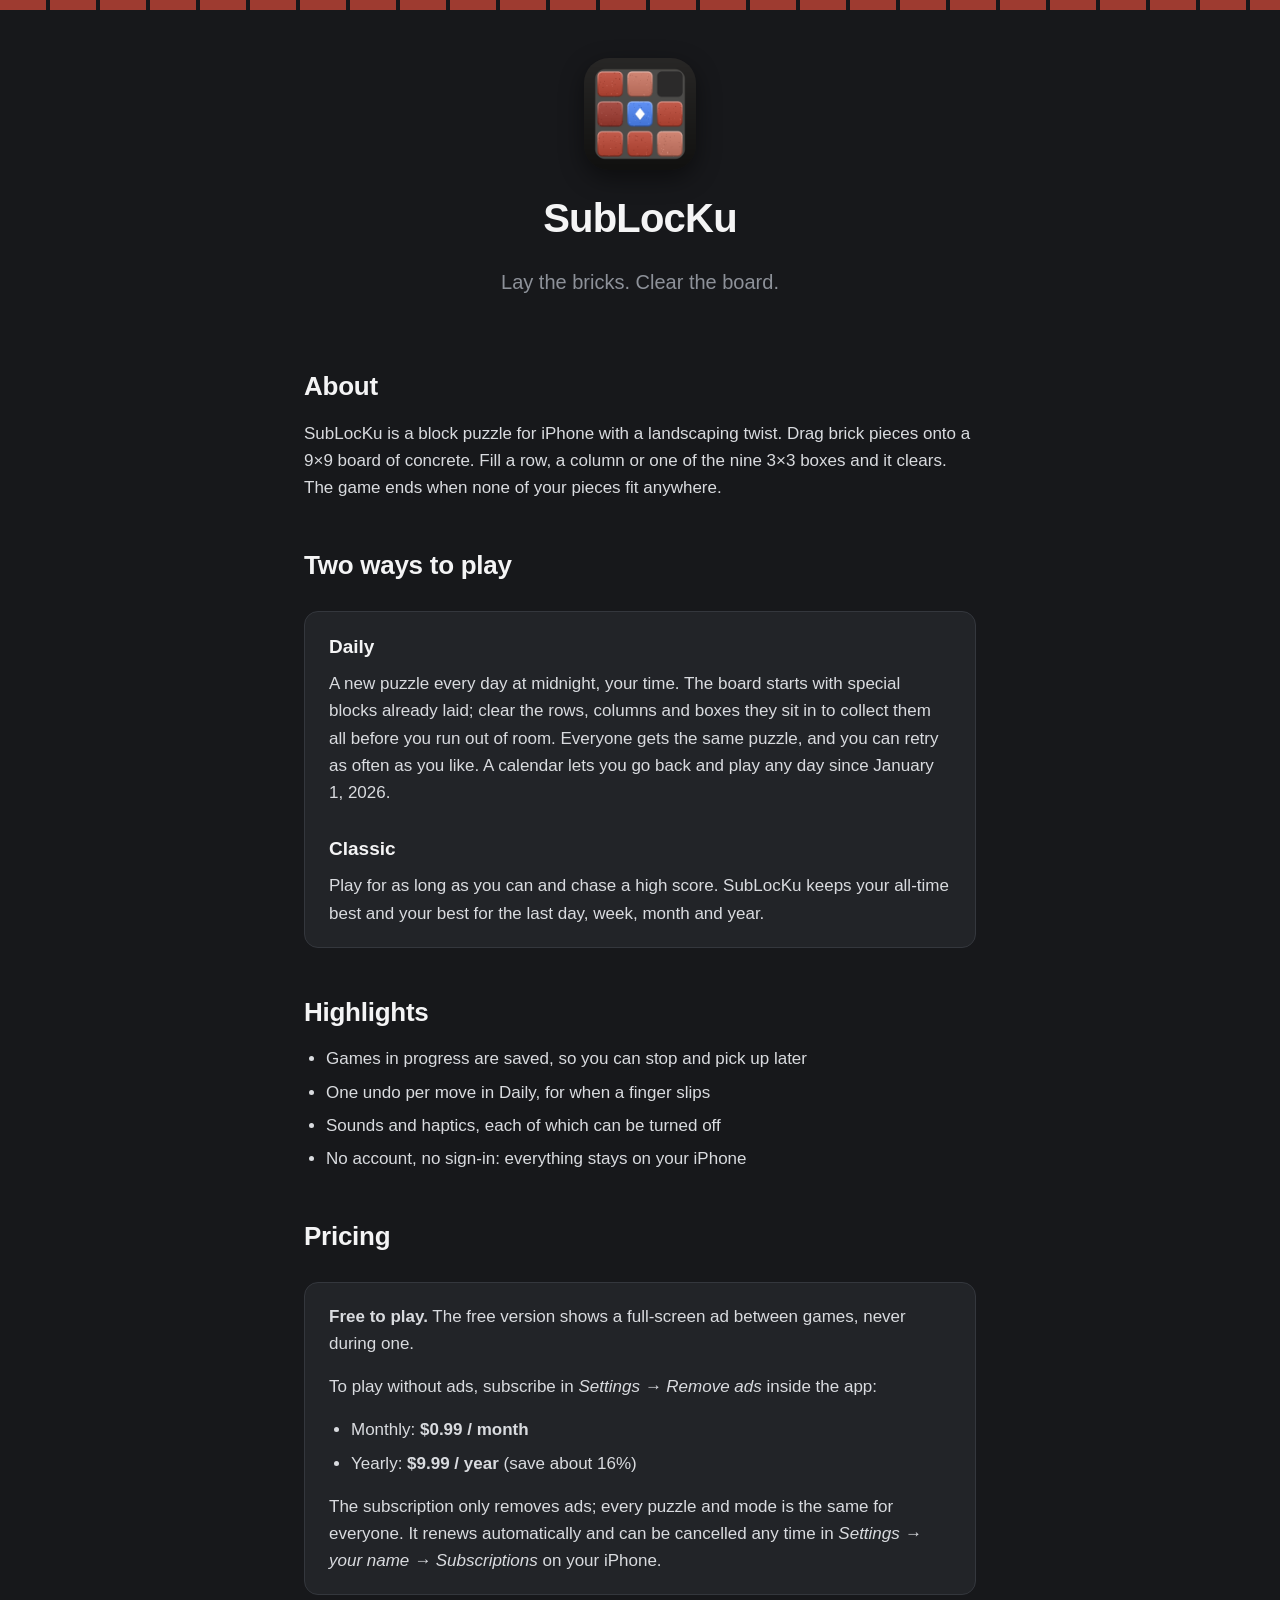
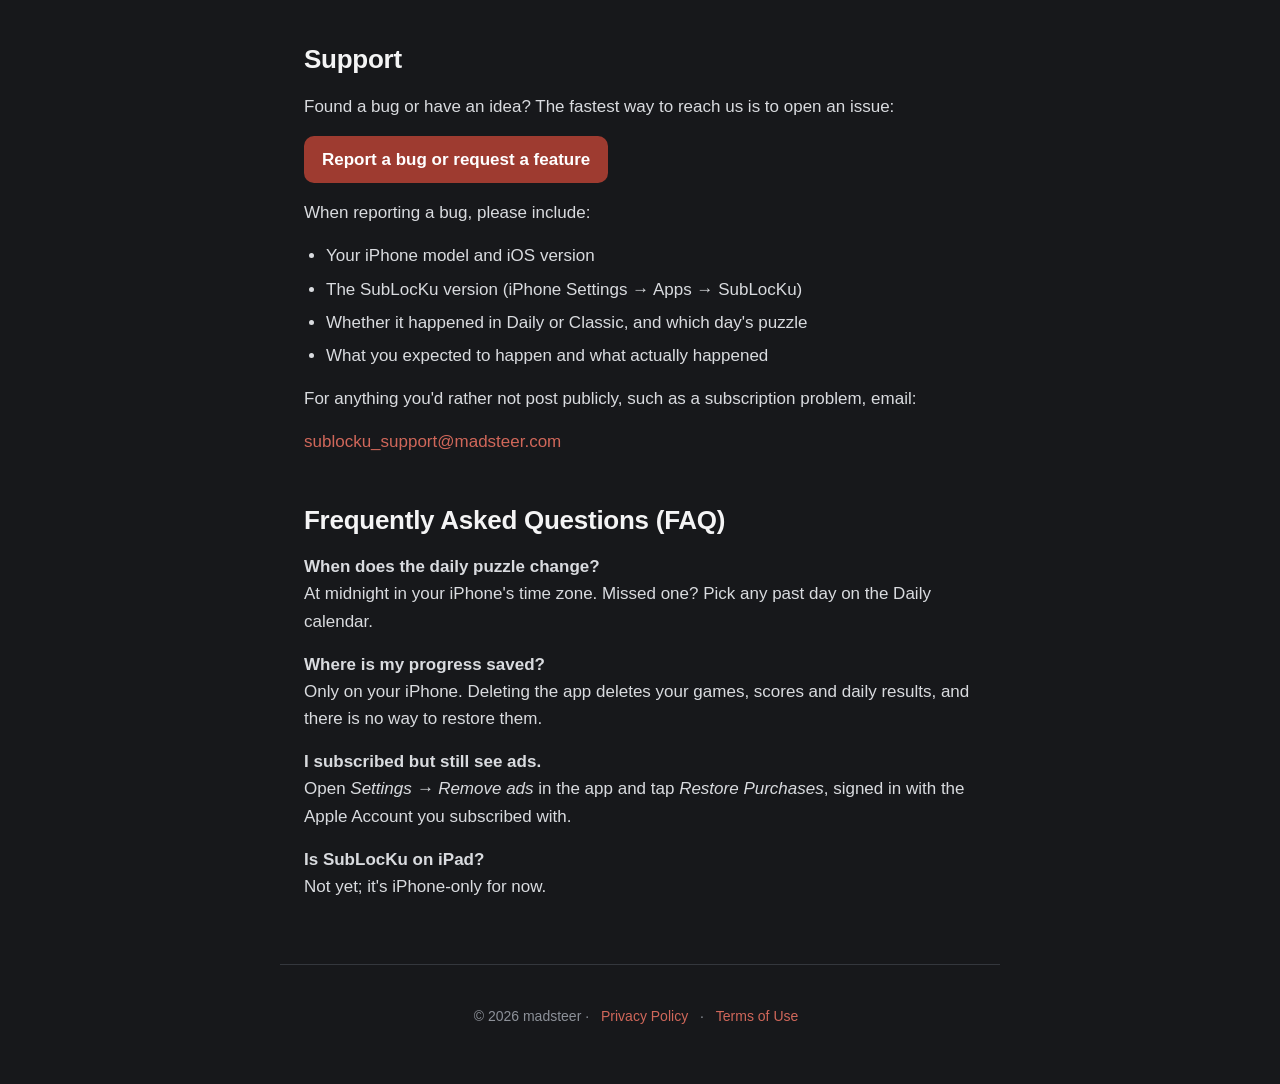
==== index.html @ c6c8a770 "Initial SubLocKu support site" ====
<!DOCTYPE html>
<html lang="en">
<head>
<meta charset="utf-8">
<meta name="viewport" content="width=device-width, initial-scale=1">
<title>SubLocKu — a brick-laying block puzzle for iPhone</title>
<meta name="description" content="SubLocKu is a block puzzle for iPhone: lay bricks on a 9×9 board, clear rows, columns and boxes, and solve a new daily puzzle every day.">
<link rel="icon" href="icon.png">
<link rel="apple-touch-icon" href="apple-touch-icon.png">
<link rel="stylesheet" href="style.css">
</head>
<body>

<header class="home">
  <a class="brand" href="./"><img src="icon.png" alt=""><h1>SubLocKu</h1></a>
  <p class="tagline">Lay the bricks. Clear the board.</p>
</header>

<main>

<h2>About</h2>
<p>SubLocKu is a block puzzle for iPhone with a landscaping twist. Drag brick pieces onto a 9×9 board of concrete. Fill a row, a column or one of the nine 3×3 boxes and it clears. The game ends when none of your pieces fit anywhere.</p>

<h2>Two ways to play</h2>
<div class="card">
  <h3>Daily</h3>
  <p>A new puzzle every day at midnight, your time. The board starts with special blocks already laid; clear the rows, columns and boxes they sit in to collect them all before you run out of room. Everyone gets the same puzzle, and you can retry as often as you like. A calendar lets you go back and play any day since January 1, 2026.</p>
  <h3>Classic</h3>
  <p>Play for as long as you can and chase a high score. SubLocKu keeps your all-time best and your best for the last day, week, month and year.</p>
</div>

<h2>Highlights</h2>
<ul>
  <li>Games in progress are saved, so you can stop and pick up later</li>
  <li>One undo per move in Daily, for when a finger slips</li>
  <li>Sounds and haptics, each of which can be turned off</li>
  <li>No account, no sign-in: everything stays on your iPhone</li>
</ul>

<h2>Pricing</h2>
<div class="card">
  <p><strong>Free to play.</strong> The free version shows a full-screen ad between games, never during one.</p>
  <p>To play without ads, subscribe in <em>Settings → Remove ads</em> inside the app:</p>
  <ul>
    <li>Monthly: <strong>$0.99 / month</strong></li>
    <li>Yearly: <strong>$9.99 / year</strong> (save about 16%)</li>
  </ul>
  <p>The subscription only removes ads; every puzzle and mode is the same for everyone. It renews automatically and can be cancelled any time in <em>Settings → your name → Subscriptions</em> on your iPhone.</p>
</div>

<h2 id="support">Support</h2>
<p>Found a bug or have an idea? The fastest way to reach us is to open an issue:</p>
<p><a class="button" href="https://github.com/madsteer/sublocku-site/issues/new/choose">Report a bug or request a feature</a></p>

<p>When reporting a bug, please include:</p>
<ul>
  <li>Your iPhone model and iOS version</li>
  <li>The SubLocKu version (iPhone Settings → Apps → SubLocKu)</li>
  <li>Whether it happened in Daily or Classic, and which day's puzzle</li>
  <li>What you expected to happen and what actually happened</li>
</ul>

<p>For anything you'd rather not post publicly, such as a subscription problem, email:</p>
<p>
  <a id="support-email" href="#" rel="noopener">enable JavaScript to reveal</a>
  <noscript>
    Email hidden from spam bots. Open an issue instead, or copy the address from this image:
    <img src="support-email.svg" alt="support email address" style="vertical-align: middle; height: 1.3em;">
  </noscript>
</p>
<script>
  (function () {
    var local = 'sublocku_support';
    var domain = ['madsteer', 'com'].join('.');
    var addr = local + '@' + domain;
    var el = document.getElementById('support-email');
    el.href = 'mailto:' + addr;
    el.textContent = addr;
    el.removeAttribute('rel');
  })();
</script>

<h2>Frequently Asked Questions (FAQ)</h2>

<p><strong>When does the daily puzzle change?</strong><br>
At midnight in your iPhone's time zone. Missed one? Pick any past day on the Daily calendar.</p>

<p><strong>Where is my progress saved?</strong><br>
Only on your iPhone. Deleting the app deletes your games, scores and daily results, and there is no way to restore them.</p>

<p><strong>I subscribed but still see ads.</strong><br>
Open <em>Settings → Remove ads</em> in the app and tap <em>Restore Purchases</em>, signed in with the Apple Account you subscribed with.</p>

<p><strong>Is SubLocKu on iPad?</strong><br>
Not yet; it's iPhone-only for now.</p>

</main>

<footer>
  <p>© 2026 madsteer · <a href="privacy.html">Privacy Policy</a> · <a href="terms.html">Terms of Use</a></p>
</footer>

</body>
</html>
---- style.css ----
/* SubLocKu site: the app's brick-and-mortar look.
   Brick red matches BoardPalette.brick (0.62, 0.23, 0.19) in the app. */
:root {
  color-scheme: dark;
  --bg:      #17181b;   /* charcoal, like the app's background */
  --surface: #222428;   /* dark panel */
  --border:  #34373d;   /* mortar line */
  --text:    #d9dbdf;
  --muted:   #8d9199;
  --heading: #f4f4f5;
  --brick:   #9e3b30;
  --brick-hi:#d0675a;   /* brick red lightened for links on dark */
  --concrete:#5c6068;
}

* { box-sizing: border-box; }

body {
  margin: 0;
  font: 17px/1.6 -apple-system, BlinkMacSystemFont, "SF Pro Text", "Helvetica Neue", Helvetica, Arial, sans-serif;
  color: var(--text);
  background: var(--bg);
  -webkit-font-smoothing: antialiased;
}

/* A thin course of bricks across the top of every page. */
body::before {
  content: "";
  display: block;
  height: 10px;
  background:
    repeating-linear-gradient(90deg, var(--brick) 0 46px, var(--bg) 46px 50px);
}

header, main, footer { max-width: 720px; margin: 0 auto; padding: 0 24px; }

header { padding-top: 48px; padding-bottom: 24px; }
header.home { text-align: center; }

.brand {
  display: inline-flex;
  align-items: center;
  gap: 12px;
  color: var(--heading);
  font-weight: 600;
  text-decoration: none;
  margin-bottom: 20px;
}
.brand img { width: 40px; height: 40px; border-radius: 9px; }
header.home .brand { flex-direction: column; gap: 16px; margin-bottom: 8px; }
header.home .brand img { width: 112px; height: 112px; border-radius: 25px; box-shadow: 0 8px 24px rgb(0 0 0 / 0.45); }

h1 { font-size: 40px; font-weight: 700; margin: 0 0 8px; letter-spacing: -0.02em; color: var(--heading); }
.tagline { font-size: 20px; color: var(--muted); margin: 0; }
.meta { font-size: 14px; color: var(--muted); margin: 0; }

h2 { font-size: 26px; font-weight: 600; margin: 44px 0 12px; letter-spacing: -0.01em; color: var(--heading); }
h3 { font-size: 19px; font-weight: 600; margin: 28px 0 8px; color: var(--heading); }

p { margin: 0 0 16px; }
ul, ol { padding-left: 22px; margin: 0 0 16px; }
li { margin-bottom: 6px; }

a { color: var(--brick-hi); text-decoration: none; }
a:hover { text-decoration: underline; }

.card {
  background: var(--surface);
  border: 1px solid var(--border);
  border-radius: 14px;
  padding: 20px 24px;
  margin: 24px 0;
}
.card > :first-child { margin-top: 0; }
.card > :last-child { margin-bottom: 0; }

.button {
  display: inline-block;
  background: var(--brick);
  color: #fff;
  font-weight: 600;
  padding: 10px 18px;
  border-radius: 10px;
}
.button:hover { text-decoration: none; filter: brightness(1.1); }

/* Placeholders still to fill in before the site goes live. */
mark.todo {
  background: #5a4a12;
  color: #ffe58a;
  padding: 0 4px;
  border-radius: 4px;
}

footer {
  padding: 40px 24px;
  margin-top: 64px;
  text-align: center;
  font-size: 14px;
  color: var(--muted);
  border-top: 1px solid var(--border);
}
footer a { margin: 0 8px; }

@media (max-width: 540px) {
  h1 { font-size: 32px; }
  header { padding-top: 32px; }
}

/* ── Policy pages: numbered sections, summary banner, data tables ── */
.summary {
  background: #2a1714;
  border: 1px solid #5c2a23;
  border-radius: 14px;
  padding: 18px 22px;
  margin: 8px 0 32px;
}
.summary strong { display: block; color: var(--heading); margin-bottom: 4px; }
.summary p { margin: 0; }

section { padding: 8px 0 28px; border-bottom: 1px solid var(--border); }
section:last-of-type { border-bottom: none; }
section h2 { margin-top: 4px; }

.section-label {
  font: 600 12px/1 ui-monospace, "SF Mono", Menlo, monospace;
  letter-spacing: 0.12em;
  color: var(--brick-hi);
  margin-top: 28px;
}

table.data {
  width: 100%;
  border-collapse: collapse;
  margin: 8px 0 16px;
  font-size: 15px;
}
table.data th {
  text-align: left;
  font-weight: 600;
  font-size: 12px;
  letter-spacing: 0.08em;
  text-transform: uppercase;
  color: var(--muted);
  padding: 6px 12px 8px 0;
  border-bottom: 1px solid var(--border);
}
table.data td {
  vertical-align: top;
  padding: 10px 12px 10px 0;
  border-bottom: 1px solid var(--border);
}
table.data tr:last-child td { border-bottom: none; }
table.data td:first-child { color: var(--heading); font-weight: 500; }

.callout {
  border-left: 3px solid var(--brick);
  background: var(--surface);
  border-radius: 0 10px 10px 0;
  padding: 12px 16px;
  margin: 12px 0 16px;
  font-size: 15px;
}

@media (max-width: 540px) {
  table.data { font-size: 14px; }
}
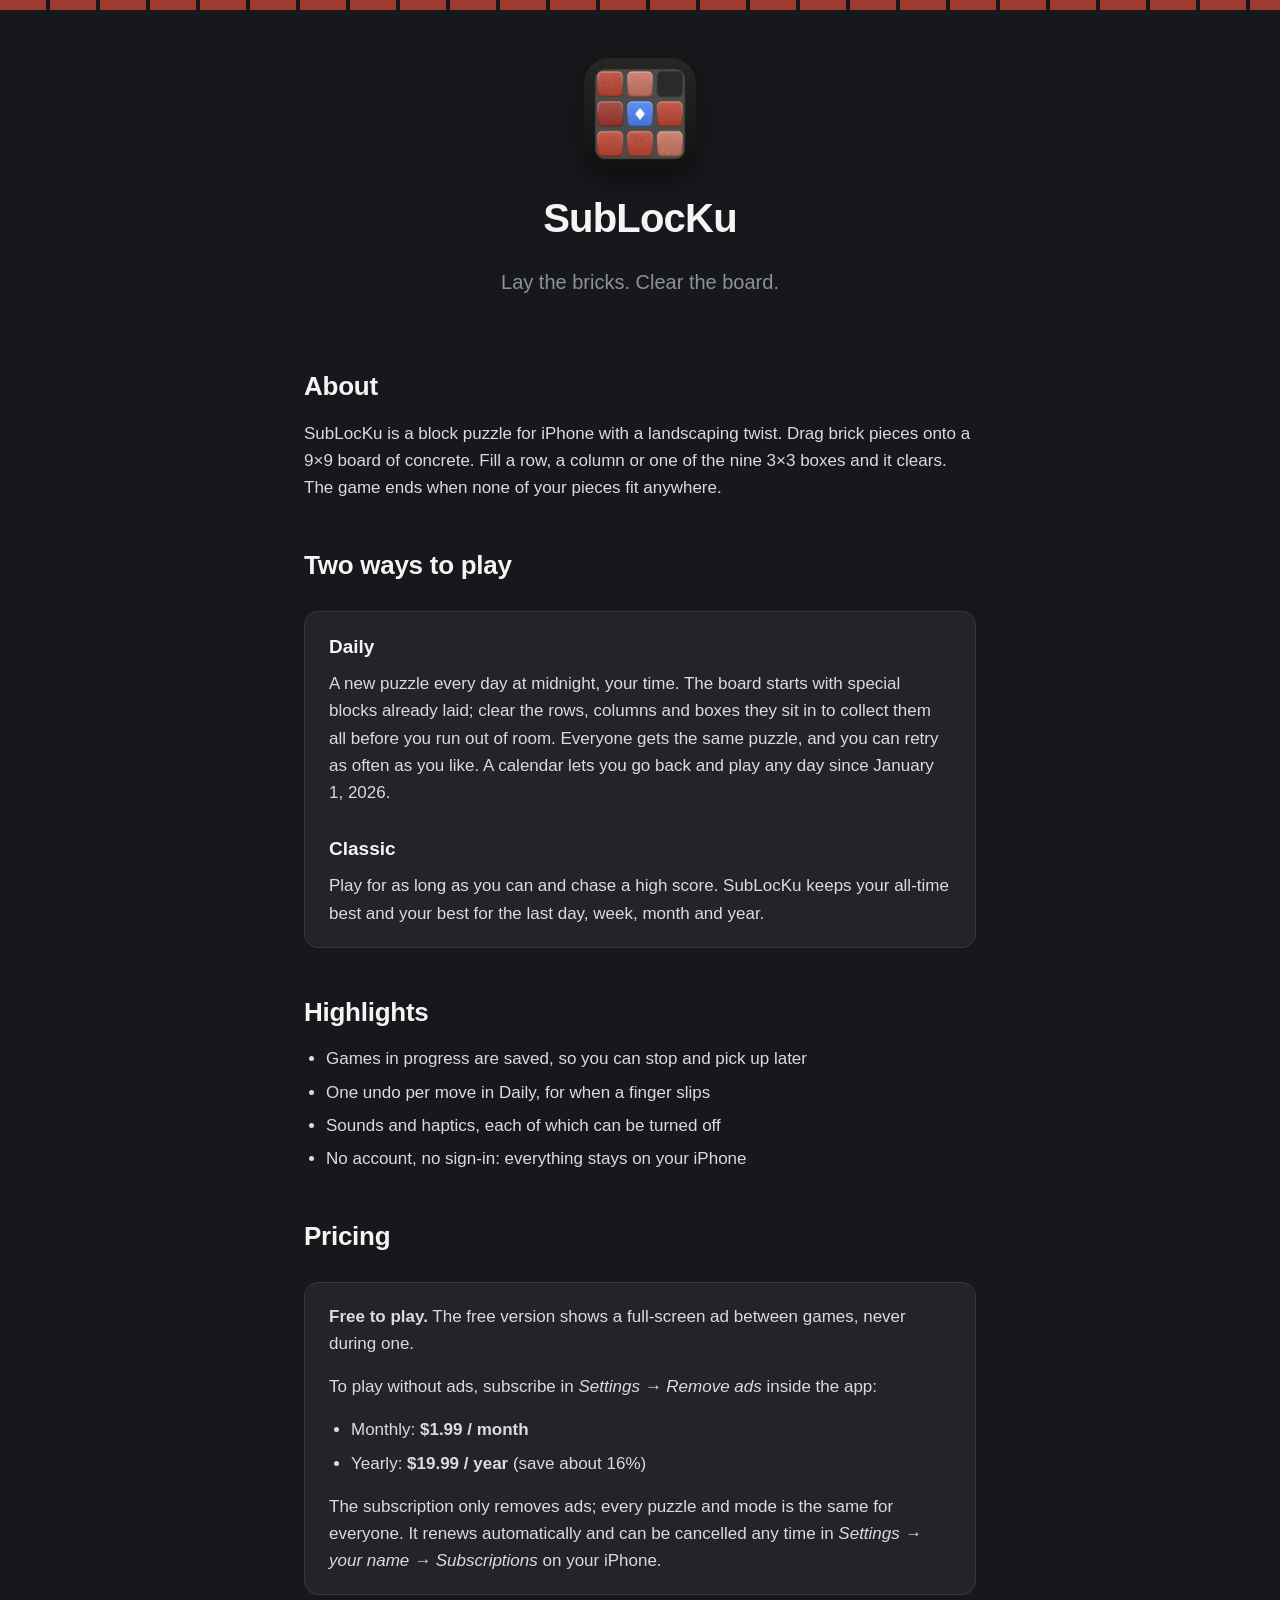
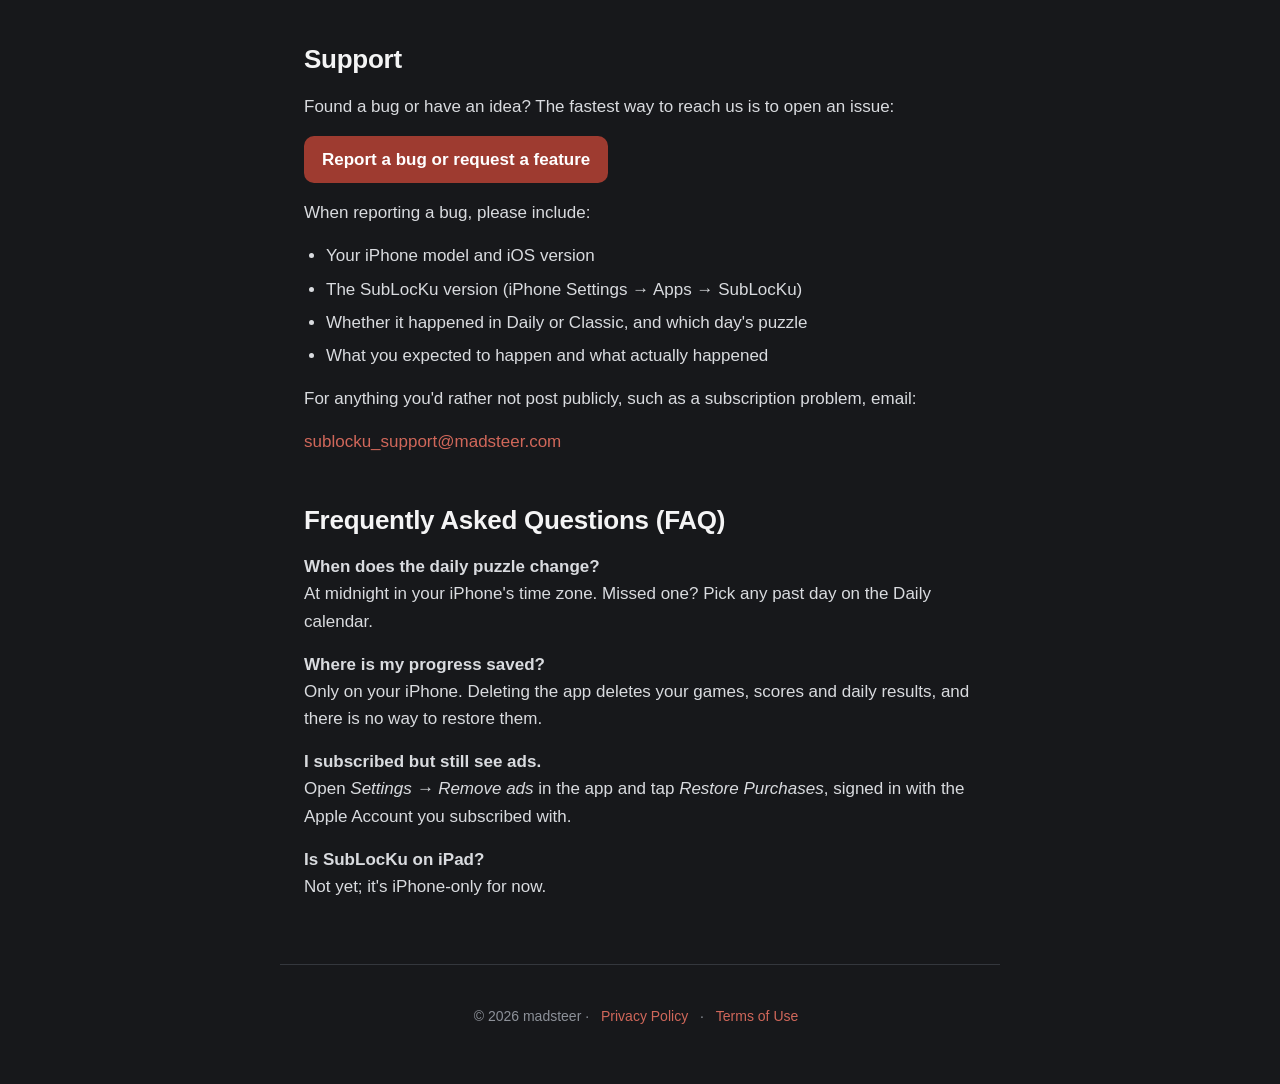
==== commit d57c116b: "docs: change the pricing" ====
--- a/index.html
+++ b/index.html
@@ -42,8 +42,8 @@
   <p><strong>Free to play.</strong> The free version shows a full-screen ad between games, never during one.</p>
   <p>To play without ads, subscribe in <em>Settings → Remove ads</em> inside the app:</p>
   <ul>
-    <li>Monthly: <strong>$0.99 / month</strong></li>
-    <li>Yearly: <strong>$9.99 / year</strong> (save about 16%)</li>
+    <li>Monthly: <strong>$1.99 / month</strong></li>
+    <li>Yearly: <strong>$19.99 / year</strong> (save about 16%)</li>
   </ul>
   <p>The subscription only removes ads; every puzzle and mode is the same for everyone. It renews automatically and can be cancelled any time in <em>Settings → your name → Subscriptions</em> on your iPhone.</p>
 </div>
